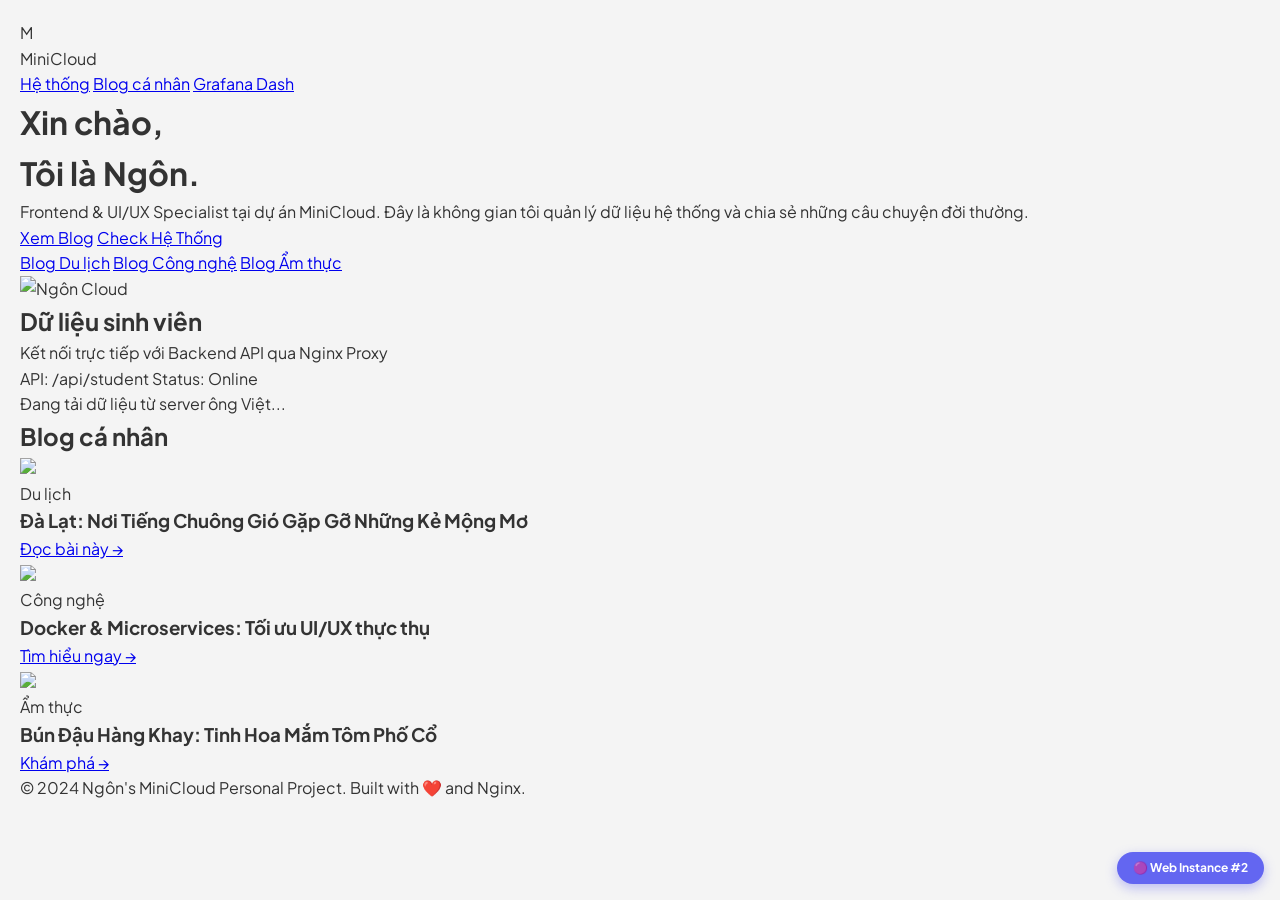
==== MiniCloud/web2/html/index.html @ c9b98f02 "feat: them web2 Round Robin, /student/ route, prometheus.yml scrape targets" ====
<!DOCTYPE html>
<html lang="vi">

<head>
    <meta charset="UTF-8">
    <meta name="viewport" content="width=device-width, initial-scale=1.0">
    <title>MiniCloud — Ngôn's Dashboard</title>
    <!-- Tailwind CSS cho giao diện hiện đại -->
    <script src="https://cdn.tailwindcss.com"></script>
    <!-- Google Fonts -->
    <link href="https://fonts.googleapis.com/css2?family=Plus+Jakarta+Sans:wght@300;400;600;700;800&display=swap"
        rel="stylesheet">
    <!-- Style tùy chỉnh nếu ông cần thêm trong assets/css/style.css -->
    <link rel="stylesheet" href="assets/css/style.css">
    <!--<script src="http://localhost:8088/auth/js/keycloak.js"></script> --> <!-- Viet_update 12/04-->
    <script src="https://cdn.jsdelivr.net/npm/keycloak-js@latest/dist/keycloak.min.js"></script>
    <style>
        body {
            font-family: 'Plus Jakarta Sans', sans-serif;
        }

        .glass-card {
            background: rgba(255, 255, 255, 0.8);
            backdrop-filter: blur(10px);
            border: 1px solid rgba(255, 255, 255, 0.2);
        }

        .instance-badge {
            position: fixed;
            bottom: 1rem;
            right: 1rem;
            background: #6366f1;
            color: white;
            padding: 0.4rem 1rem;
            border-radius: 9999px;
            font-size: 0.75rem;
            font-weight: 700;
            z-index: 9999;
            box-shadow: 0 4px 12px rgba(99, 102, 241, 0.4);
        }
    </style>
</head>

<body class="bg-slate-50 text-slate-900 antialiased">
    <div class="instance-badge">🟣 Web Instance #2</div>

    <!-- Navigation Bar -->
    <nav class="sticky top-0 z-50 bg-white/80 backdrop-blur-md border-b border-slate-200">
        <div class="max-w-7xl mx-auto px-6 h-16 flex items-center justify-between">
            <div class="flex items-center gap-2">
                <div class="w-8 h-8 bg-orange-500 rounded-lg flex items-center justify-center text-white font-bold">M
                </div>
                <span class="font-extrabold text-xl tracking-tight text-slate-900">MiniCloud</span>
            </div>
            <div class="hidden md:flex items-center gap-6 font-semibold text-sm text-slate-600">
                <a href="#students" class="hover:text-orange-500 transition">Hệ thống</a>
                <a href="#blogs" class="hover:text-orange-500 transition">Blog cá nhân</a>
                <a href="http://localhost:3000" target="_blank"
                    class="bg-slate-900 text-white px-4 py-2 rounded-full hover:bg-slate-700 transition">Grafana
                    Dash</a>
            </div>
        </div>
    </nav>

    <!-- Hero Section -->
    <header class="max-w-7xl mx-auto px-6 py-16 md:py-24 grid md:grid-cols-2 gap-12 items-center">
        <div>
            <h1 class="text-5xl md:text-6xl font-extrabold text-slate-900 leading-[1.1] mb-6">
                Xin chào, <br> Tôi là <span
                    class="text-orange-500 underline decoration-orange-200 decoration-8 underline-offset-4">Ngôn</span>.
            </h1>
            <p class="text-xl text-slate-500 leading-relaxed mb-8">
                Frontend & UI/UX Specialist tại dự án MiniCloud. Đây là không gian tôi quản lý dữ liệu hệ thống và chia
                sẻ những câu chuyện đời thường.
            </p>
            <div class="flex gap-4">
                <a href="#blogs"
                    class="bg-orange-500 text-white px-8 py-3 rounded-xl font-bold hover:bg-orange-600 transition shadow-lg shadow-orange-200">Xem
                    Blog</a>
                <a href="#students"
                    class="bg-white border border-slate-200 px-8 py-3 rounded-xl font-bold hover:bg-slate-50 transition">Check
                    Hệ Thống</a>
            </div>
            <div class="mt-6 flex flex-wrap gap-3 text-sm font-semibold">
                <a href="blog/travel.html"
                    class="px-4 py-2 rounded-full bg-white border border-slate-200 hover:border-orange-300 hover:text-orange-600 transition">Blog
                    Du lịch</a>
                <a href="blog/tech.html"
                    class="px-4 py-2 rounded-full bg-white border border-slate-200 hover:border-cyan-300 hover:text-cyan-600 transition">Blog
                    Công nghệ</a>
                <a href="blog/food.html"
                    class="px-4 py-2 rounded-full bg-white border border-slate-200 hover:border-rose-300 hover:text-rose-600 transition">Blog
                    Ẩm thực</a>
            </div>
        </div>
        <div class="relative group">
            <div
                class="absolute inset-0 bg-orange-200 rounded-[2rem] rotate-3 group-hover:rotate-6 transition duration-500">
            </div>
            <!-- Ông bỏ ảnh cá nhân vào assets/img/avatar.jpg rồi đổi src nhé -->
            <img src="https://i.pravatar.cc/500?u=ngon" alt="Ngôn Cloud"
                class="relative z-10 w-full aspect-square object-cover rounded-[2rem] shadow-2xl transition group-hover:-rotate-3 duration-500">
        </div>
    </header>

    <!-- Student System Section -->
    <section id="students" class="bg-slate-900 py-24">
        <div class="max-w-7xl mx-auto px-6">
            <div class="flex flex-col md:flex-row md:items-end justify-between mb-12 gap-4">
                <div>
                    <h2
                        class="text-3xl font-extrabold text-white mb-2 tracking-tight italic decoration-orange-500 decoration-4 underline underline-offset-8">
                        Dữ liệu sinh viên</h2>
                    <p class="text-slate-400">Kết nối trực tiếp với Backend API qua Nginx Proxy</p>
                </div>
                <div class="flex gap-2 text-xs font-mono">
                    <span
                        class="px-3 py-1 bg-green-500/20 text-green-400 rounded-full border border-green-500/30 font-bold">API:
                        /api/student</span>
                    <span
                        class="px-3 py-1 bg-blue-500/20 text-blue-400 rounded-full border border-blue-500/30 font-bold">Status:
                        Online</span>
                </div>
            </div>

            <!-- Student List Grid -->
            <div id="student-list" class="grid grid-cols-1 md:grid-cols-2 lg:grid-cols-4 gap-6">
                <!-- Data will be injected here from main.js or the script below -->
                <div class="col-span-full py-12 text-center text-slate-500 animate-pulse">
                    Đang tải dữ liệu từ server ông Việt...
                </div>
            </div>
        </div>
    </section>

    <!-- Blog Section -->
    <section id="blogs" class="max-w-7xl mx-auto px-6 py-24">
        <div class="text-center mb-16">
            <h2 class="text-4xl font-extrabold text-slate-900 mb-4 tracking-tight">Blog cá nhân</h2>
            <div class="w-20 h-1.5 bg-orange-500 mx-auto rounded-full"></div>
        </div>

        <div class="grid grid-cols-1 md:grid-cols-3 gap-10">
            <!-- Travel Blog -->
            <div class="group cursor-pointer">
                <div class="relative h-[400px] rounded-3xl overflow-hidden mb-6 shadow-xl">
                    <img src="https://images.unsplash.com/photo-1544735716-392fe2489ffa?auto=format&fit=crop&q=80&w=800"
                        class="w-full h-full object-cover transition duration-500 group-hover:scale-110">
                    <div
                        class="absolute inset-0 bg-gradient-to-t from-black/80 via-transparent to-transparent p-8 flex flex-col justify-end">
                        <span
                            class="bg-orange-500 text-white text-[10px] font-bold uppercase tracking-widest px-3 py-1 rounded-full w-fit mb-4">Du
                            lịch</span>
                        <h3 class="text-2xl font-bold text-white mb-2 leading-tight">Đà Lạt: Nơi Tiếng Chuông Gió Gặp Gỡ
                            Những Kẻ Mộng Mơ</h3>
                        <a href="blog/travel.html"
                            class="text-white font-bold flex items-center gap-2 hover:gap-4 transition-all">Đọc bài này
                            <span>→</span></a>
                    </div>
                </div>
            </div>

            <!-- Tech Blog -->
            <div class="group cursor-pointer">
                <div class="relative h-[400px] rounded-3xl overflow-hidden mb-6 shadow-xl">
                    <img src="https://images.unsplash.com/photo-1517694712202-14dd9538aa97?auto=format&fit=crop&q=80&w=800"
                        class="w-full h-full object-cover transition duration-500 group-hover:scale-110">
                    <div
                        class="absolute inset-0 bg-gradient-to-t from-slate-900/90 via-transparent to-transparent p-8 flex flex-col justify-end">
                        <span
                            class="bg-cyan-500 text-white text-[10px] font-bold uppercase tracking-widest px-3 py-1 rounded-full w-fit mb-4">Công
                            nghệ</span>
                        <h3 class="text-2xl font-bold text-white mb-2 leading-tight">Docker & Microservices: Tối ưu
                            UI/UX thực thụ</h3>
                        <a href="blog/tech.html"
                            class="text-white font-bold flex items-center gap-2 hover:gap-4 transition-all">Tìm hiểu
                            ngay <span>→</span></a>
                    </div>
                </div>
            </div>

            <!-- Food Blog -->
            <div class="group cursor-pointer">
                <div class="relative h-[400px] rounded-3xl overflow-hidden mb-6 shadow-xl">
                    <img src="https://images.unsplash.com/photo-1567037144414-0d703908878b?auto=format&fit=crop&q=80&w=800"
                        class="w-full h-full object-cover transition duration-500 group-hover:scale-110">
                    <div
                        class="absolute inset-0 bg-gradient-to-t from-rose-900/80 via-transparent to-transparent p-8 flex flex-col justify-end">
                        <span
                            class="bg-rose-500 text-white text-[10px] font-bold uppercase tracking-widest px-3 py-1 rounded-full w-fit mb-4">Ẩm
                            thực</span>
                        <h3 class="text-2xl font-bold text-white mb-2 leading-tight">Bún Đậu Hàng Khay: Tinh Hoa Mắm Tôm
                            Phố Cổ</h3>
                        <a href="blog/food.html"
                            class="text-white font-bold flex items-center gap-2 hover:gap-4 transition-all">Khám phá
                            <span>→</span></a>
                    </div>
                </div>
            </div>
        </div>
    </section>

    <!-- Footer -->
    <footer class="py-12 border-t border-slate-200 text-center text-sm text-slate-400">
        <p>© 2024 Ngôn's MiniCloud Personal Project. Built with ❤️ and Nginx.</p>
    </footer>

    <!-- Script kết nối API sinh viên (Tương tự assets/js/main.js nhưng tích hợp sẵn) -->
    <!-- <script>
        async function loadStudents() {
            try {
                // Gọi API từ Backend của ông Việt qua Proxy Nginx
                const response = await fetch('/api/student');
                const data = await response.json();

                const container = document.getElementById('student-list');
                container.innerHTML = ''; // Xóa trạng thái Loading

                data.forEach(s => {
                    const card = `
                        <div class="bg-white p-6 rounded-[1.5rem] shadow-sm hover:shadow-xl hover:-translate-y-1 transition duration-300 border border-slate-100 flex flex-col justify-between">
                            <div>
                                <div class="w-10 h-10 bg-orange-50 rounded-full flex items-center justify-center text-orange-600 font-bold mb-4">
                                    ${s.name.charAt(0)}
                                </div>
                                <h4 class="text-lg font-bold text-slate-900 mb-1 leading-tight">${s.name}</h4>
                                <p class="text-xs font-mono text-slate-400 mb-4">ID: ${s.id}</p>
                            </div>
                            <div class="flex items-center justify-between mt-4 pt-4 border-t border-slate-50">
                                <span class="text-[10px] font-bold text-slate-400 uppercase tracking-widest">Active</span>
                                <a href="${s.github || '#'}" class="text-slate-900 hover:text-orange-500 transition font-bold text-xs underline">Github →</a>
                            </div>
                        </div>
                    `;
                    container.innerHTML += card;
                });
            } catch (error) {
                console.error('Lỗi khi lấy dữ liệu:', error);
                document.getElementById('student-list').innerHTML = `
                    <div class="col-span-full py-12 text-center text-rose-500 bg-rose-50 rounded-3xl border border-rose-100">
                        <p class="font-bold">⚠️ Không thể kết nối với Backend!</p>
                        <p class="text-xs">Kiểm tra xem ông Việt đã khởi động Docker hay chưa.</p>
                    </div>
                `;
            }
        }

        // Tự động chạy khi load trang
        document.addEventListener('DOMContentLoaded', loadStudents);
    </script> -->
    <script src="assets/js/main.js"></script> <!-- Viet_update 12/04-->
</body>

</html>
---- MiniCloud/web2/html/assets/css/style.css ----
/* Một mẩu CSS Reset cơ bản */
* {
    margin: 0;
    padding: 0;
    box-sizing: border-box;
}

body {
    font-family: Arial, sans-serif;
    line-height: 1.6;
    background-color: #f4f4f4;
    color: #333;
    padding: 20px;
}

.container {
    max-width: 800px;
    margin: 0 auto;
    background: #fff;
    padding: 20px;
    border-radius: 5px;
    box-shadow: 0 0 10px rgba(0,0,0,0.1);
}

.box {
    margin-top: 20px;
    padding: 15px;
    background: #e9ecef;
    border-left: 5px solid #007bff;
}

hr {
    margin: 20px 0;
    border: 0;
    border-top: 1px solid #ccc;
}

.error {
    color: #c00;
}

.blog-list {
    margin-left: 1.25rem;
}
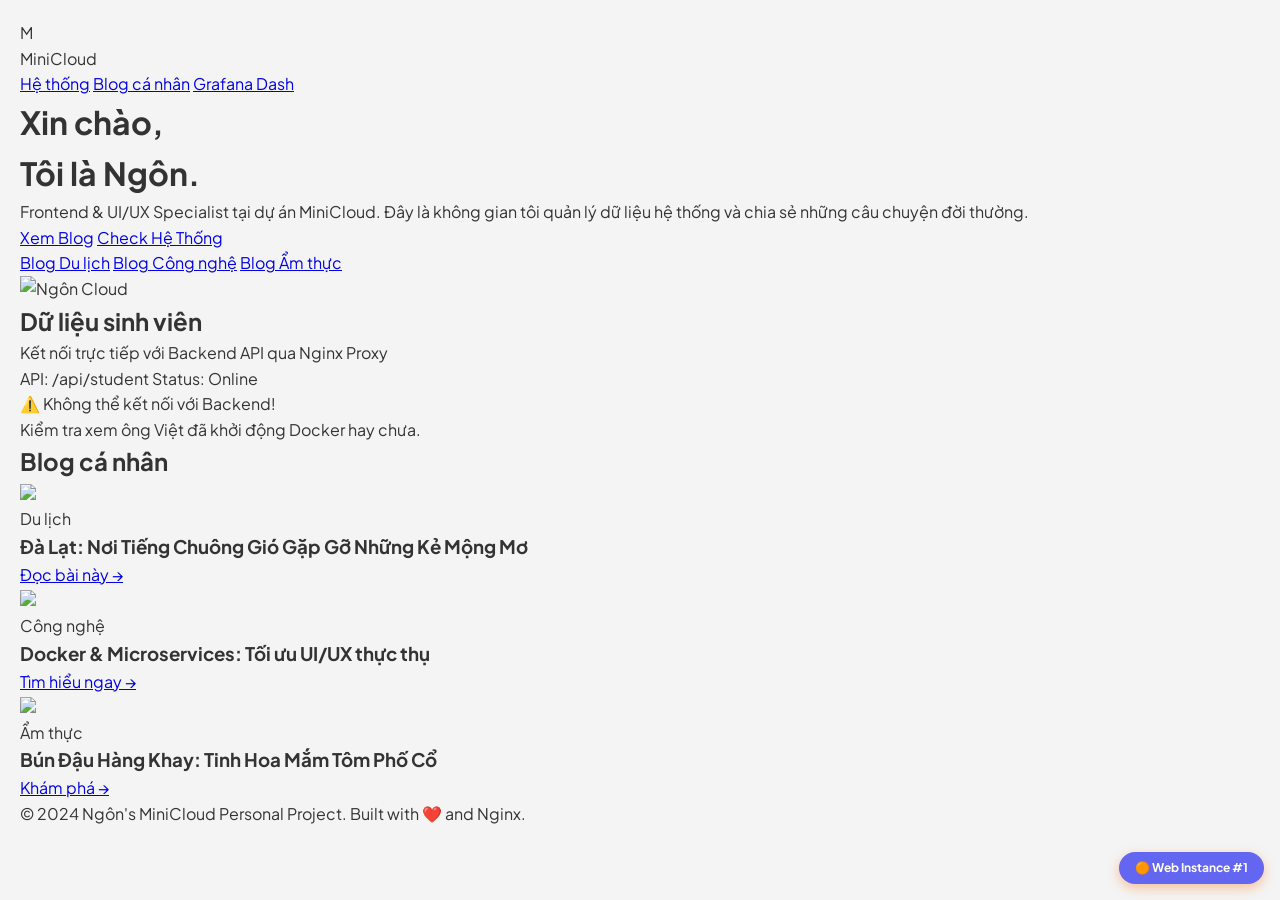
==== commit a45ad443: "fix: khoi phuc web ve code goc sach, giu Keycloak + badge Round Robin" ====
--- a/MiniCloud/web2/html/index.html
+++ b/MiniCloud/web2/html/index.html
@@ -12,7 +12,7 @@
         rel="stylesheet">
     <!-- Style tùy chỉnh nếu ông cần thêm trong assets/css/style.css -->
     <link rel="stylesheet" href="assets/css/style.css">
-    <!--<script src="http://localhost:8088/auth/js/keycloak.js"></script> --> <!-- Viet_update 12/04-->
+    <!-- Keycloak JS -->
     <script src="https://cdn.jsdelivr.net/npm/keycloak-js@latest/dist/keycloak.min.js"></script>
     <style>
         body {
@@ -36,13 +36,13 @@
             font-size: 0.75rem;
             font-weight: 700;
             z-index: 9999;
-            box-shadow: 0 4px 12px rgba(99, 102, 241, 0.4);
+            box-shadow: 0 4px 12px rgba(249, 115, 22, 0.4);
         }
     </style>
 </head>
 
 <body class="bg-slate-50 text-slate-900 antialiased">
-    <div class="instance-badge">🟣 Web Instance #2</div>
+    <div class="instance-badge">🟠 Web Instance #1</div>
 
     <!-- Navigation Bar -->
     <nav class="sticky top-0 z-50 bg-white/80 backdrop-blur-md border-b border-slate-200">
@@ -206,7 +206,7 @@
     </footer>
 
     <!-- Script kết nối API sinh viên (Tương tự assets/js/main.js nhưng tích hợp sẵn) -->
-    <!-- <script>
+    <script>
         async function loadStudents() {
             try {
                 // Gọi API từ Backend của ông Việt qua Proxy Nginx
@@ -247,8 +247,7 @@
 
         // Tự động chạy khi load trang
         document.addEventListener('DOMContentLoaded', loadStudents);
-    </script> -->
-    <script src="assets/js/main.js"></script> <!-- Viet_update 12/04-->
+    </script>
 </body>
 
 </html>
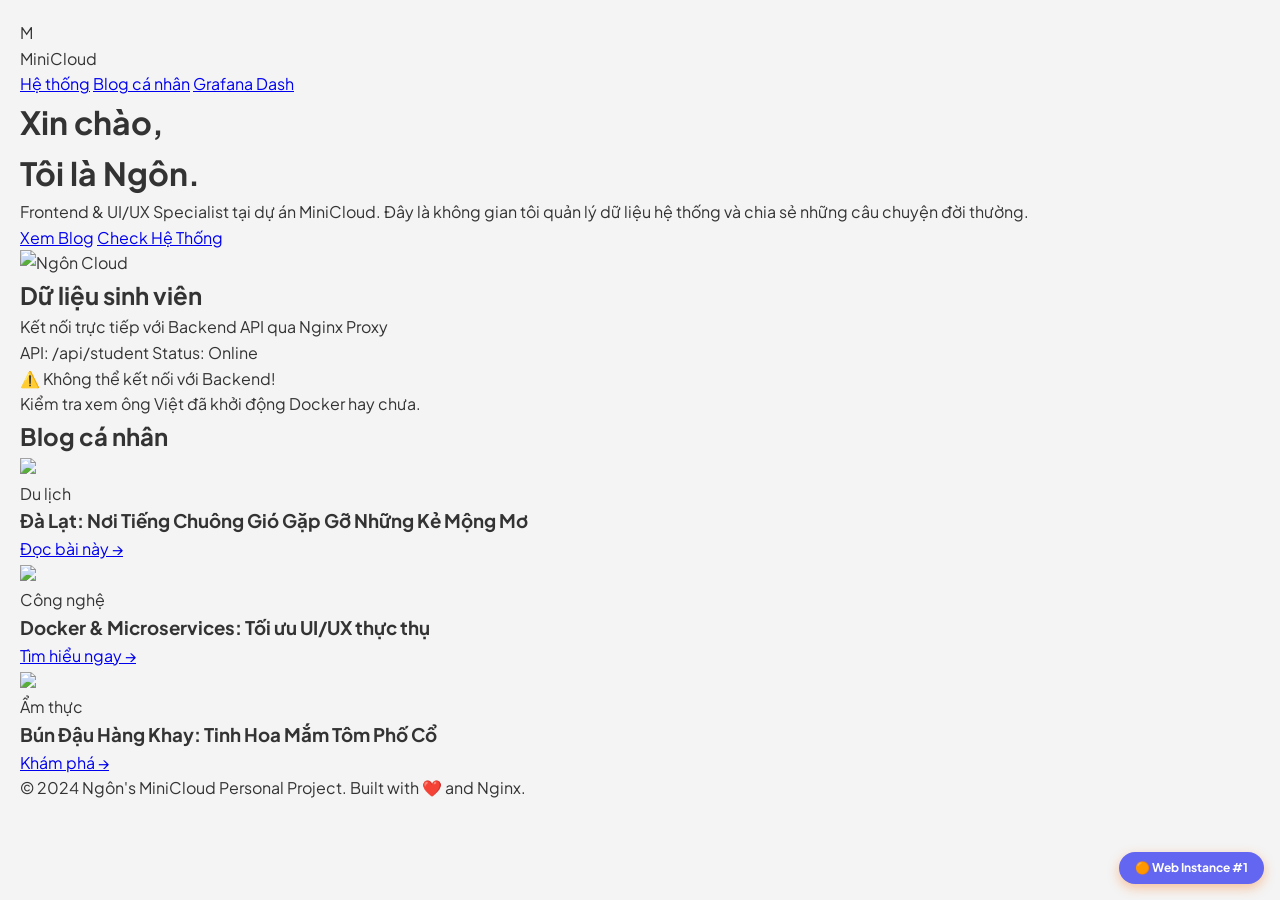
==== commit 7534d051: "fix: khoi phuc web tu commit bonbidev Mar23, them badge instance, fix field name API" ====
--- a/MiniCloud/web2/html/index.html
+++ b/MiniCloud/web2/html/index.html
@@ -12,8 +12,6 @@
         rel="stylesheet">
     <!-- Style tùy chỉnh nếu ông cần thêm trong assets/css/style.css -->
     <link rel="stylesheet" href="assets/css/style.css">
-    <!-- Keycloak JS -->
-    <script src="https://cdn.jsdelivr.net/npm/keycloak-js@latest/dist/keycloak.min.js"></script>
     <style>
         body {
             font-family: 'Plus Jakarta Sans', sans-serif;
@@ -81,17 +79,6 @@
                     class="bg-white border border-slate-200 px-8 py-3 rounded-xl font-bold hover:bg-slate-50 transition">Check
                     Hệ Thống</a>
             </div>
-            <div class="mt-6 flex flex-wrap gap-3 text-sm font-semibold">
-                <a href="blog/travel.html"
-                    class="px-4 py-2 rounded-full bg-white border border-slate-200 hover:border-orange-300 hover:text-orange-600 transition">Blog
-                    Du lịch</a>
-                <a href="blog/tech.html"
-                    class="px-4 py-2 rounded-full bg-white border border-slate-200 hover:border-cyan-300 hover:text-cyan-600 transition">Blog
-                    Công nghệ</a>
-                <a href="blog/food.html"
-                    class="px-4 py-2 rounded-full bg-white border border-slate-200 hover:border-rose-300 hover:text-rose-600 transition">Blog
-                    Ẩm thực</a>
-            </div>
         </div>
         <div class="relative group">
             <div
@@ -221,14 +208,14 @@
                         <div class="bg-white p-6 rounded-[1.5rem] shadow-sm hover:shadow-xl hover:-translate-y-1 transition duration-300 border border-slate-100 flex flex-col justify-between">
                             <div>
                                 <div class="w-10 h-10 bg-orange-50 rounded-full flex items-center justify-center text-orange-600 font-bold mb-4">
-                                    ${s.name.charAt(0)}
+                                    ${(s.name || s.fullname || '?').charAt(0)}
                                 </div>
-                                <h4 class="text-lg font-bold text-slate-900 mb-1 leading-tight">${s.name}</h4>
-                                <p class="text-xs font-mono text-slate-400 mb-4">ID: ${s.id}</p>
+                                <h4 class="text-lg font-bold text-slate-900 mb-1 leading-tight">${s.name || s.fullname || 'N/A'}</h4>
+                                <p class="text-xs font-mono text-slate-400 mb-1">ID: ${s.id || s.student_id || 'N/A'}</p>
+                                <p class="text-xs text-slate-400 mb-4">Ngành: ${s.major || 'N/A'}</p>
                             </div>
                             <div class="flex items-center justify-between mt-4 pt-4 border-t border-slate-50">
                                 <span class="text-[10px] font-bold text-slate-400 uppercase tracking-widest">Active</span>
-                                <a href="${s.github || '#'}" class="text-slate-900 hover:text-orange-500 transition font-bold text-xs underline">Github →</a>
                             </div>
                         </div>
                     `;
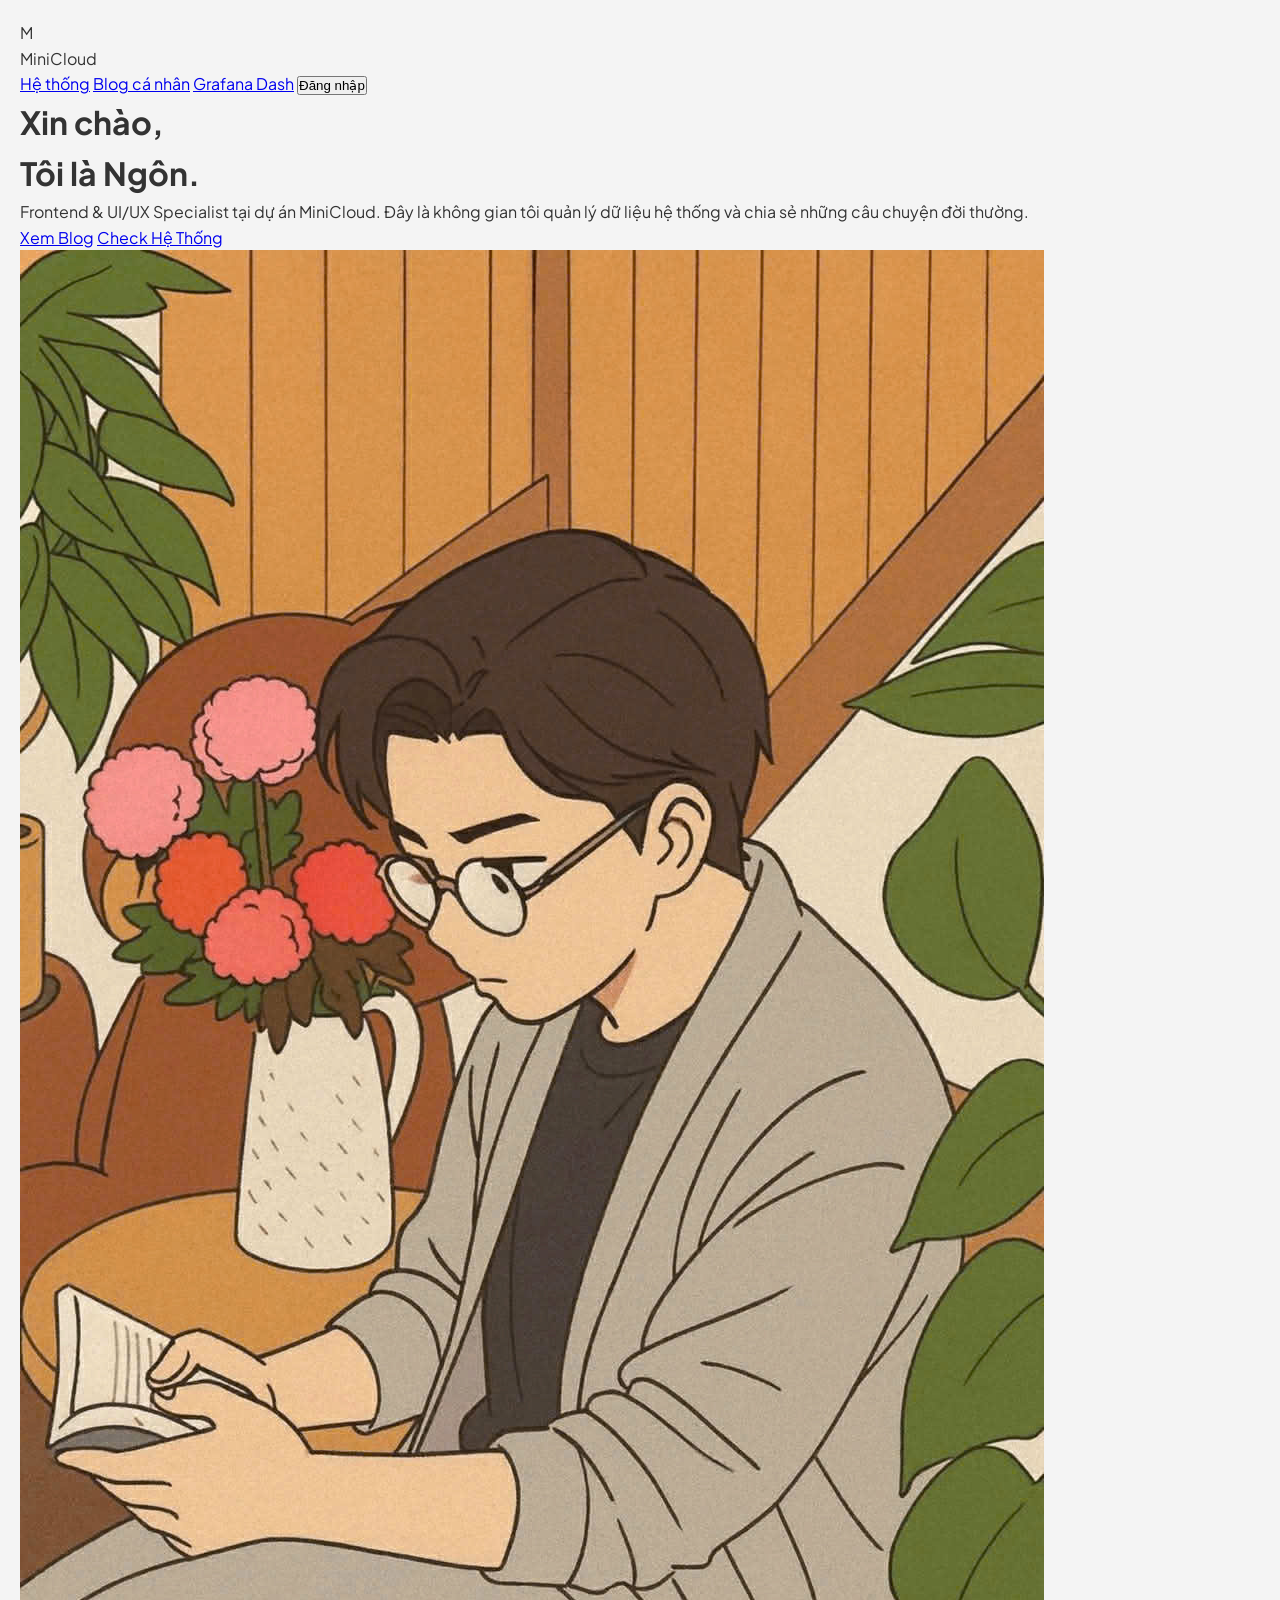
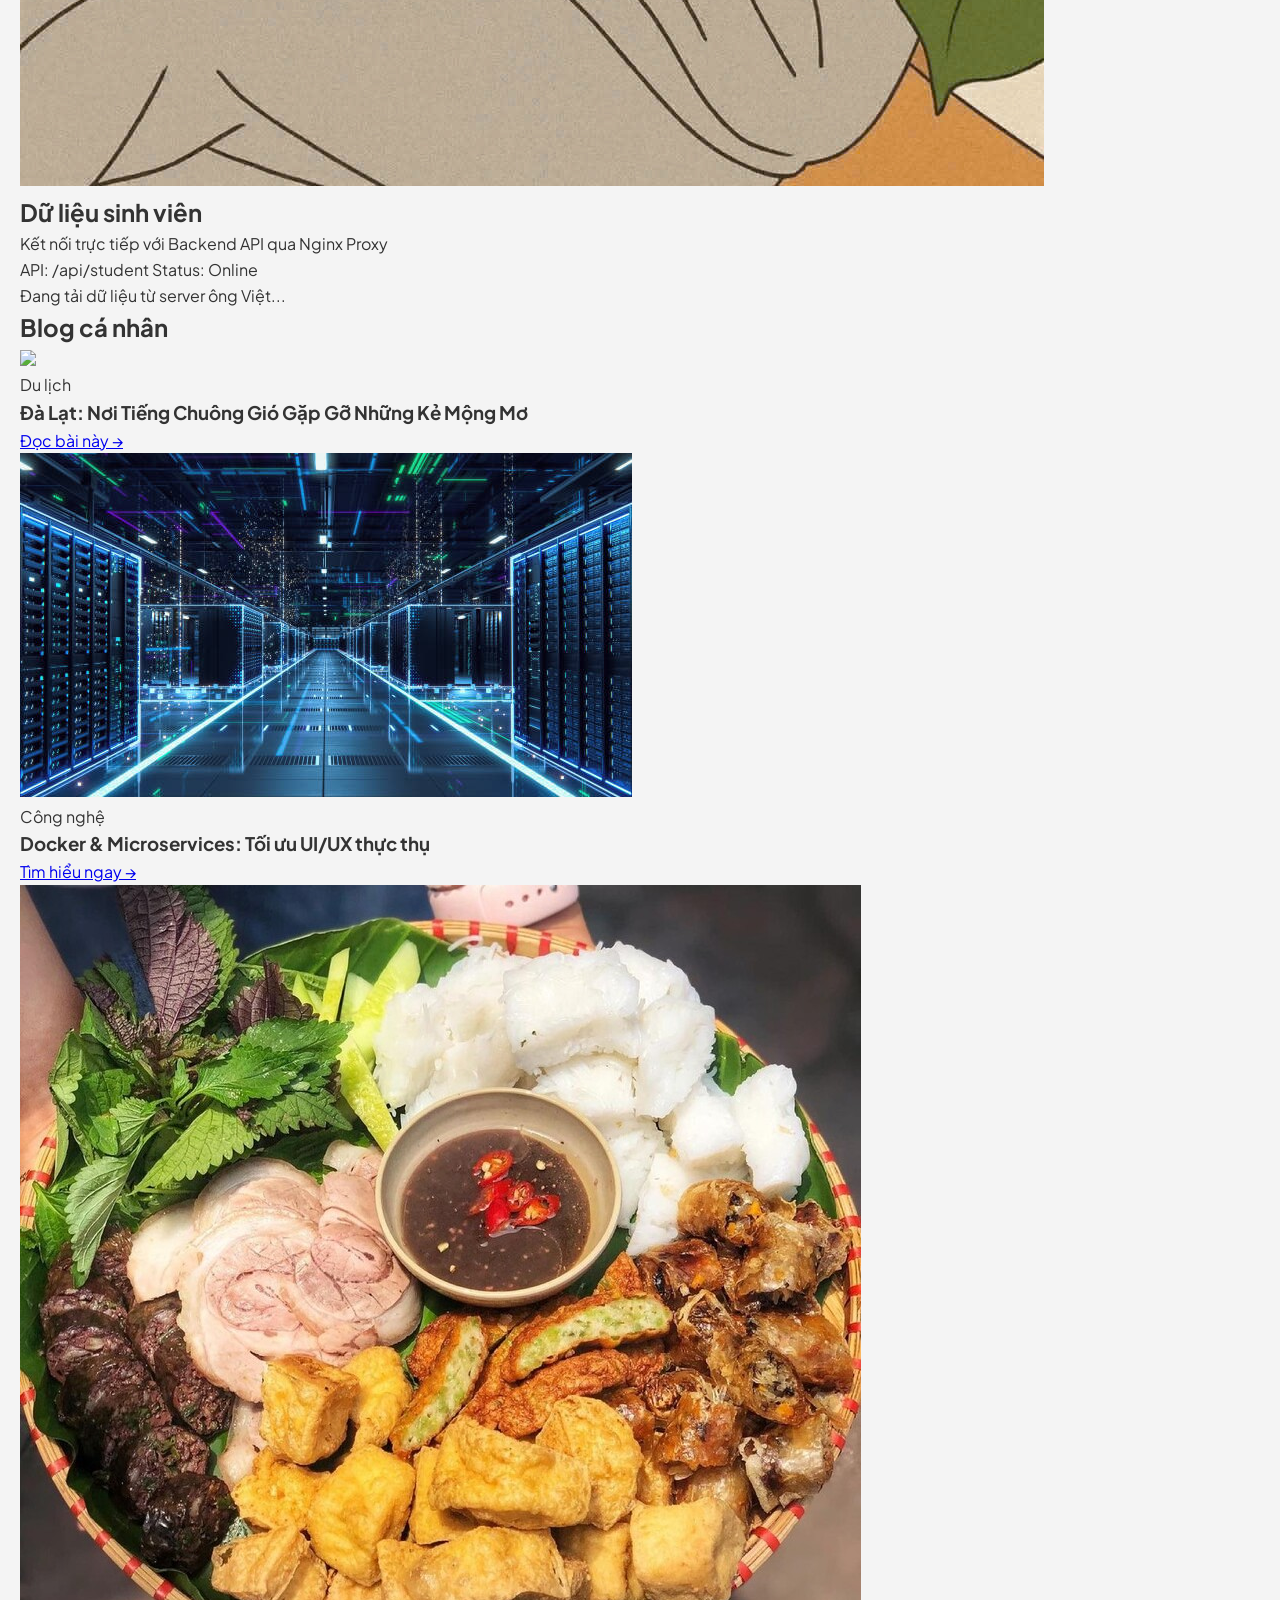
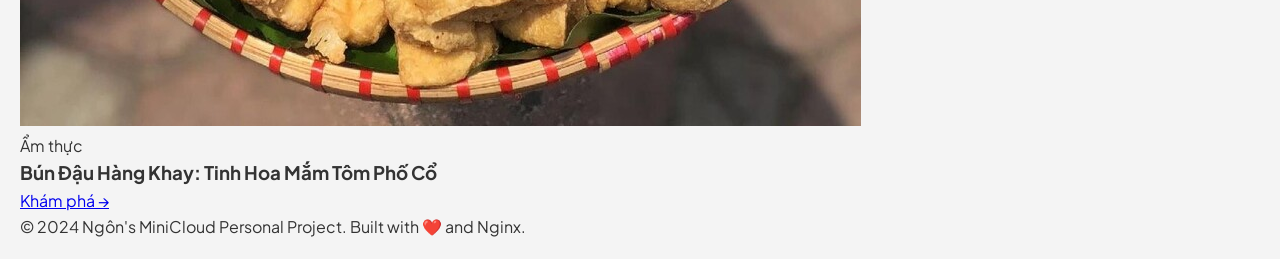
==== commit 33903f8a: "sync: dong bo web2 voi web1" ====
--- a/MiniCloud/web2/html/index.html
+++ b/MiniCloud/web2/html/index.html
@@ -1,4 +1,4 @@
-<!DOCTYPE html>
+﻿<!DOCTYPE html>
 <html lang="vi">
 
 <head>
@@ -22,25 +22,10 @@
             backdrop-filter: blur(10px);
             border: 1px solid rgba(255, 255, 255, 0.2);
         }
-
-        .instance-badge {
-            position: fixed;
-            bottom: 1rem;
-            right: 1rem;
-            background: #6366f1;
-            color: white;
-            padding: 0.4rem 1rem;
-            border-radius: 9999px;
-            font-size: 0.75rem;
-            font-weight: 700;
-            z-index: 9999;
-            box-shadow: 0 4px 12px rgba(249, 115, 22, 0.4);
-        }
     </style>
 </head>
 
 <body class="bg-slate-50 text-slate-900 antialiased">
-    <div class="instance-badge">🟠 Web Instance #1</div>
 
     <!-- Navigation Bar -->
     <nav class="sticky top-0 z-50 bg-white/80 backdrop-blur-md border-b border-slate-200">
@@ -56,6 +41,10 @@
                 <a href="http://localhost:3000" target="_blank"
                     class="bg-slate-900 text-white px-4 py-2 rounded-full hover:bg-slate-700 transition">Grafana
                     Dash</a>
+                <button id="kc-btn" onclick="kcLogin()"
+                    class="bg-orange-500 text-white px-4 py-2 rounded-full hover:bg-orange-600 transition hidden">Đăng
+                    nhập</button>
+                <span id="kc-user" class="text-green-600 font-bold hidden"></span>
             </div>
         </div>
     </nav>
@@ -85,7 +74,7 @@
                 class="absolute inset-0 bg-orange-200 rounded-[2rem] rotate-3 group-hover:rotate-6 transition duration-500">
             </div>
             <!-- Ông bỏ ảnh cá nhân vào assets/img/avatar.jpg rồi đổi src nhé -->
-            <img src="https://i.pravatar.cc/500?u=ngon" alt="Ngôn Cloud"
+            <img src="assets/img/my-avatar.jpg" alt="Ngôn Cloud"
                 class="relative z-10 w-full aspect-square object-cover rounded-[2rem] shadow-2xl transition group-hover:-rotate-3 duration-500">
         </div>
     </header>
@@ -150,7 +139,7 @@
             <!-- Tech Blog -->
             <div class="group cursor-pointer">
                 <div class="relative h-[400px] rounded-3xl overflow-hidden mb-6 shadow-xl">
-                    <img src="https://images.unsplash.com/photo-1517694712202-14dd9538aa97?auto=format&fit=crop&q=80&w=800"
+                    <img src="assets/img/tech-hero.jpg"
                         class="w-full h-full object-cover transition duration-500 group-hover:scale-110">
                     <div
                         class="absolute inset-0 bg-gradient-to-t from-slate-900/90 via-transparent to-transparent p-8 flex flex-col justify-end">
@@ -169,7 +158,7 @@
             <!-- Food Blog -->
             <div class="group cursor-pointer">
                 <div class="relative h-[400px] rounded-3xl overflow-hidden mb-6 shadow-xl">
-                    <img src="https://images.unsplash.com/photo-1567037144414-0d703908878b?auto=format&fit=crop&q=80&w=800"
+                    <img src="assets/img/bun-dau-mam-tom.jpg"
                         class="w-full h-full object-cover transition duration-500 group-hover:scale-110">
                     <div
                         class="absolute inset-0 bg-gradient-to-t from-rose-900/80 via-transparent to-transparent p-8 flex flex-col justify-end">
@@ -192,47 +181,90 @@
         <p>© 2024 Ngôn's MiniCloud Personal Project. Built with ❤️ and Nginx.</p>
     </footer>
 
-    <!-- Script kết nối API sinh viên (Tương tự assets/js/main.js nhưng tích hợp sẵn) -->
+    <!-- Script kết nối API sinh viên + Keycloak OIDC -->
+    <script src="https://cdn.jsdelivr.net/npm/keycloak-js@latest/dist/keycloak.min.js"></script>
     <script>
+        // ── Keycloak ─────────────────────────────────────────────────────
+        const kc = new Keycloak({ url: 'http://localhost:8088/auth', realm: 'realm_52300267', clientId: 'flask-app' });
+        function kcLogout() { kc.logout({ redirectUri: window.location.href }); }
+
+        kc.init({ onLoad: 'login-required', checkLoginIframe: false })
+            .then(authenticated => {
+                if (authenticated) {
+                    const user = document.getElementById('kc-user');
+                    const btn  = document.getElementById('kc-btn');
+                    if (user) { user.textContent = '👤 ' + (kc.tokenParsed?.preferred_username || 'User'); user.classList.remove('hidden'); }
+                    if (btn)  { btn.textContent = 'Đăng xuất'; btn.onclick = kcLogout; btn.classList.remove('hidden'); }
+                    loadStudents();
+                }
+            })
+            .catch(() => { loadStudents(); });
+
+        // ── Avatar helpers ───────────────────────────────────────────────
+        const AVATARS = [
+            'https://i.pravatar.cc/150?img=47',
+            'https://i.pravatar.cc/150?img=32',
+            'https://i.pravatar.cc/150?img=12',
+        ];
+        const ROLES = {
+            '52300232': { role: 'Frontend & UI/UX', icon: '🎨', color: 'from-orange-400 to-pink-500',   avatar: AVATARS[0] },
+            '52300299': { role: 'Cloud Infrastructure', icon: '☁️', color: 'from-sky-400 to-indigo-500', avatar: AVATARS[1] },
+            '52300267': { role: 'Backend & DevOps',  icon: '⚙️', color: 'from-emerald-400 to-teal-600', avatar: AVATARS[2] },
+        };
+
+        // ── Load sinh viên ───────────────────────────────────────────────
         async function loadStudents() {
+            const container = document.getElementById('student-list');
             try {
-                // Gọi API từ Backend của ông Việt qua Proxy Nginx
-                const response = await fetch('/api/student');
-                const data = await response.json();
-
-                const container = document.getElementById('student-list');
-                container.innerHTML = ''; // Xóa trạng thái Loading
-
-                data.forEach(s => {
-                    const card = `
-                        <div class="bg-white p-6 rounded-[1.5rem] shadow-sm hover:shadow-xl hover:-translate-y-1 transition duration-300 border border-slate-100 flex flex-col justify-between">
-                            <div>
-                                <div class="w-10 h-10 bg-orange-50 rounded-full flex items-center justify-center text-orange-600 font-bold mb-4">
-                                    ${(s.name || s.fullname || '?').charAt(0)}
-                                </div>
-                                <h4 class="text-lg font-bold text-slate-900 mb-1 leading-tight">${s.name || s.fullname || 'N/A'}</h4>
-                                <p class="text-xs font-mono text-slate-400 mb-1">ID: ${s.id || s.student_id || 'N/A'}</p>
-                                <p class="text-xs text-slate-400 mb-4">Ngành: ${s.major || 'N/A'}</p>
+                const res  = await fetch('/api/student');
+                const data = await res.json();
+                if (!Array.isArray(data) || data.length === 0) {
+                    container.innerHTML = '<div class="col-span-full text-center text-slate-400 py-10 italic">Danh sách trống.</div>';
+                    return;
+                }
+                container.innerHTML = data.map((s, i) => {
+                    const id   = s.id   || s.student_id || 'N/A';
+                    const name = s.name || s.fullname   || 'N/A';
+                    const info = ROLES[id] || { role: s.major || 'N/A', icon: '🎓', color: 'from-slate-400 to-slate-600', avatar: `https://i.pravatar.cc/150?img=${i+20}` };
+                    return `
+                    <div class="relative bg-white rounded-[1.5rem] shadow-md hover:shadow-2xl hover:-translate-y-2 transition-all duration-300 border border-slate-100 overflow-hidden group">
+                        <!-- Gradient header -->
+                        <div class="h-24 bg-gradient-to-br ${info.color} relative">
+                            <div class="absolute inset-0 opacity-20" style="background-image:url('https://www.transparenttextures.com/patterns/cubes.png')"></div>
+                            <span class="absolute top-3 right-3 text-2xl">${info.icon}</span>
+                            <span class="absolute bottom-2 left-4 text-[10px] font-bold text-white/80 uppercase tracking-widest">${info.role}</span>
+                        </div>
+                        <!-- Avatar -->
+                        <div class="flex justify-center -mt-10 mb-3">
+                            <img src="${info.avatar}" alt="${name}"
+                                 class="w-20 h-20 rounded-full border-4 border-white shadow-lg object-cover group-hover:scale-105 transition duration-300">
+                        </div>
+                        <!-- Info -->
+                        <div class="px-5 pb-5 text-center">
+                            <h4 class="text-base font-extrabold text-slate-900 leading-tight mb-1">${name}</h4>
+                            <p class="text-xs font-mono text-slate-400 mb-3">MSSV: ${id}</p>
+                            <div class="flex flex-col gap-1 text-left text-xs text-slate-500 bg-slate-50 rounded-xl p-3">
+                                <div class="flex items-center gap-2"><span class="text-slate-300">📚</span><span>${s.major || info.role}</span></div>
+                                <div class="flex items-center gap-2"><span class="text-slate-300">🏫</span><span>ĐH Tôn Đức Thắng</span></div>
+                                <div class="flex items-center gap-2"><span class="text-slate-300">📅</span><span>Khóa 2023 – 2027</span></div>
                             </div>
-                            <div class="flex items-center justify-between mt-4 pt-4 border-t border-slate-50">
-                                <span class="text-[10px] font-bold text-slate-400 uppercase tracking-widest">Active</span>
+                            <div class="mt-3 flex items-center justify-center gap-1">
+                                <span class="w-2 h-2 rounded-full bg-green-400 animate-pulse"></span>
+                                <span class="text-[10px] font-bold text-green-500 uppercase tracking-widest">Active</span>
                             </div>
                         </div>
-                    `;
-                    container.innerHTML += card;
-                });
-            } catch (error) {
-                console.error('Lỗi khi lấy dữ liệu:', error);
-                document.getElementById('student-list').innerHTML = `
+                    </div>`;
+                }).join('');
+            } catch (err) {
+                console.error('Lỗi khi lấy dữ liệu:', err);
+                container.innerHTML = `
                     <div class="col-span-full py-12 text-center text-rose-500 bg-rose-50 rounded-3xl border border-rose-100">
-                        <p class="font-bold">⚠️ Không thể kết nối với Backend!</p>
-                        <p class="text-xs">Kiểm tra xem ông Việt đã khởi động Docker hay chưa.</p>
-                    </div>
-                `;
+                        <p class="font-bold">⚠️ Không thể kết nối Backend!</p>
+                        <p class="text-xs mt-2">Kiểm tra Docker đã chạy chưa.</p>
+                    </div>`;
             }
         }
 
-        // Tự động chạy khi load trang
         document.addEventListener('DOMContentLoaded', loadStudents);
     </script>
 </body>
